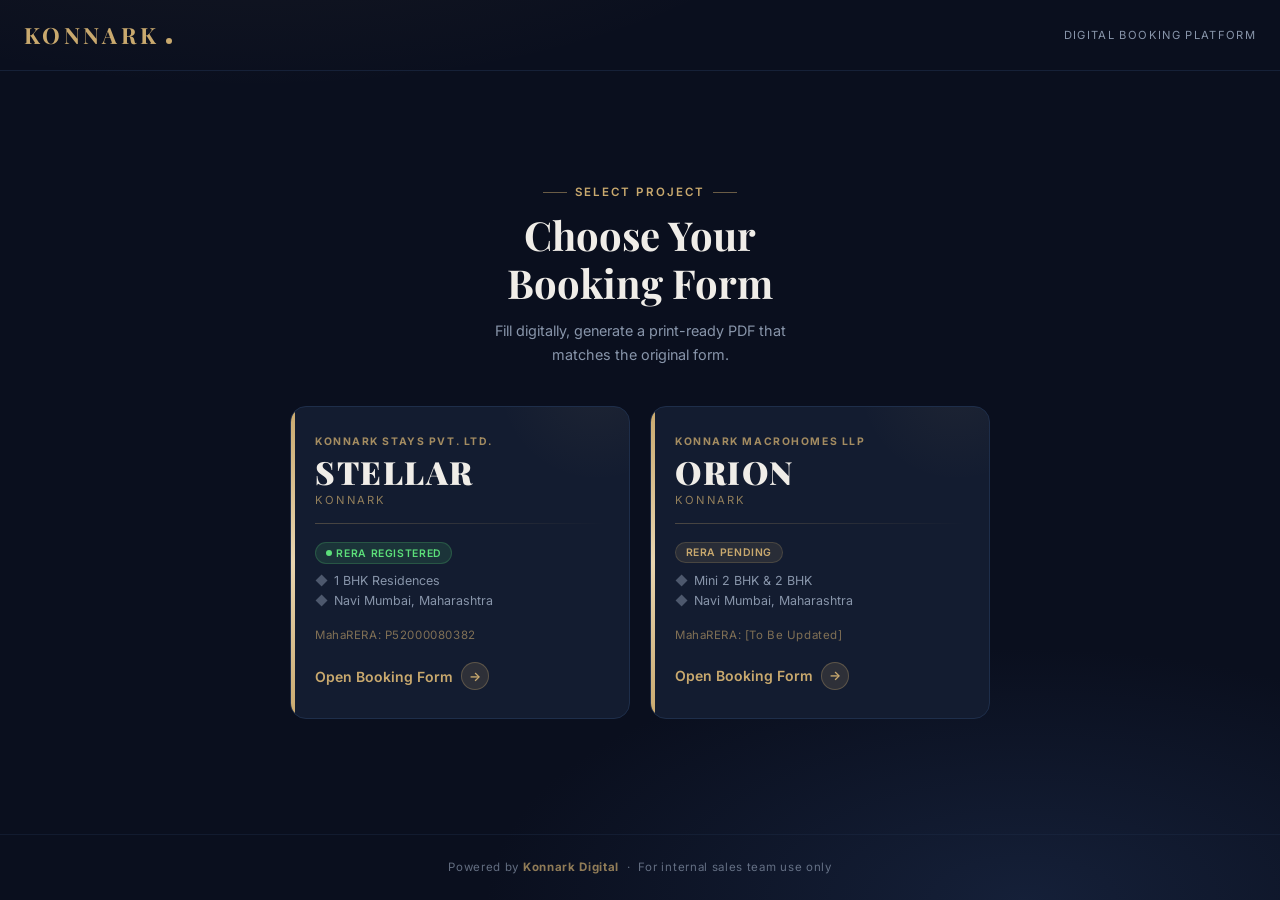
==== index.html @ f135a467 "Complete Konnark Digital Booking Form Platform with PDF Generator and OCR" ====
<!DOCTYPE html>
<html lang="en">
<head>
  <meta charset="UTF-8">
  <meta name="viewport" content="width=device-width, initial-scale=1.0">
  <meta name="description" content="Konnark Digital Booking Platform — Digital booking forms for Konnark Stellar and Konnark Orion real estate projects.">
  <title>Konnark — Digital Booking Platform</title>
  <link href="https://fonts.googleapis.com/css2?family=Inter:wght@300;400;500;600;700&family=Playfair+Display:wght@400;600;700;900&display=swap" rel="stylesheet">
  <style>
    *, *::before, *::after { box-sizing: border-box; margin: 0; padding: 0; }

    :root {
      --gold: #C9A96E;
      --gold-light: #E8D5B0;
      --dark: #0a0f1e;
      --card: #131c30;
      --card-hover: #1a2540;
      --border: #1e2e4a;
      --text: #F0EDE8;
      --muted: #8895aa;
      --navy: #1C2B4A;
    }

    html { height: 100%; }

    body {
      min-height: 100vh;
      background: var(--dark);
      color: var(--text);
      font-family: 'Inter', sans-serif;
      display: flex;
      flex-direction: column;
      -webkit-font-smoothing: antialiased;
      background-image:
        radial-gradient(ellipse 80% 50% at 20% -20%, rgba(201,169,110,0.08) 0%, transparent 60%),
        radial-gradient(ellipse 60% 40% at 80% 100%, rgba(28,43,74,0.6) 0%, transparent 70%);
    }

    /* ── Top Nav ─────────── */
    .top-nav {
      display: flex;
      align-items: center;
      justify-content: space-between;
      padding: 1.25rem 1.5rem;
      border-bottom: 1px solid rgba(30,46,74,0.6);
    }

    .brand {
      display: flex;
      align-items: baseline;
      gap: 0.4rem;
    }

    .brand-name {
      font-family: 'Playfair Display', serif;
      font-size: 1.4rem;
      font-weight: 700;
      color: var(--gold);
      letter-spacing: 0.15em;
    }

    .brand-dot {
      width: 6px;
      height: 6px;
      background: var(--gold);
      border-radius: 50%;
      margin-bottom: 2px;
    }

    .brand-tag {
      font-size: 0.7rem;
      color: var(--muted);
      letter-spacing: 0.12em;
      text-transform: uppercase;
    }

    /* ── Main Container ──── */
    .main {
      flex: 1;
      display: flex;
      flex-direction: column;
      align-items: center;
      justify-content: center;
      padding: 2rem 1.25rem;
    }

    /* ── Hero ────────────── */
    .hero {
      text-align: center;
      margin-bottom: 2.5rem;
    }

    .hero-eyebrow {
      font-size: 0.72rem;
      text-transform: uppercase;
      letter-spacing: 0.18em;
      color: var(--gold);
      font-weight: 600;
      margin-bottom: 0.75rem;
      display: flex;
      align-items: center;
      justify-content: center;
      gap: 0.5rem;
    }

    .hero-eyebrow::before,
    .hero-eyebrow::after {
      content: '';
      display: block;
      width: 24px;
      height: 1px;
      background: var(--gold);
      opacity: 0.5;
    }

    .hero-title {
      font-family: 'Playfair Display', serif;
      font-size: clamp(1.6rem, 5vw, 2.5rem);
      font-weight: 700;
      line-height: 1.2;
      color: var(--text);
      margin-bottom: 0.75rem;
    }

    .hero-subtitle {
      color: var(--muted);
      font-size: 0.9rem;
      max-width: 320px;
      margin: 0 auto;
      line-height: 1.6;
    }

    /* ── Project Cards ───── */
    .projects-grid {
      display: flex;
      flex-direction: column;
      gap: 1.25rem;
      width: 100%;
      max-width: 520px;
    }

    @media (min-width: 640px) {
      .projects-grid {
        flex-direction: row;
        max-width: 700px;
      }
    }

    .project-card {
      flex: 1;
      background: var(--card);
      border: 1px solid var(--border);
      border-radius: 16px;
      padding: 1.75rem 1.5rem;
      text-decoration: none;
      color: var(--text);
      position: relative;
      overflow: hidden;
      transition: transform 0.3s cubic-bezier(0.4, 0, 0.2, 1),
                  box-shadow 0.3s ease,
                  border-color 0.3s ease,
                  background 0.3s ease;
      display: block;
    }

    .project-card::before {
      content: '';
      position: absolute;
      left: 0;
      top: 0;
      bottom: 0;
      width: 4px;
      background: linear-gradient(180deg, var(--gold), var(--gold-light), var(--gold));
      border-radius: 4px 0 0 4px;
    }

    .project-card::after {
      content: '';
      position: absolute;
      top: -40%;
      right: -20%;
      width: 200px;
      height: 200px;
      background: radial-gradient(circle, rgba(201,169,110,0.06) 0%, transparent 70%);
      pointer-events: none;
    }

    .project-card:hover {
      transform: translateY(-4px);
      box-shadow: 0 12px 40px rgba(0,0,0,0.4), 0 0 0 1px rgba(201,169,110,0.2);
      background: var(--card-hover);
      border-color: rgba(201,169,110,0.3);
    }

    .project-card:active {
      transform: translateY(-2px);
    }

    .card-tag {
      font-size: 0.65rem;
      text-transform: uppercase;
      letter-spacing: 0.15em;
      color: var(--gold);
      font-weight: 700;
      margin-bottom: 0.5rem;
      opacity: 0.8;
    }

    .card-project-name {
      font-family: 'Playfair Display', serif;
      font-size: 2rem;
      font-weight: 900;
      color: var(--text);
      letter-spacing: 0.05em;
      line-height: 1;
      margin-bottom: 0.35rem;
    }

    .card-brand {
      font-size: 0.7rem;
      text-transform: uppercase;
      letter-spacing: 0.2em;
      color: var(--gold);
      margin-bottom: 1rem;
      opacity: 0.7;
    }

    .card-divider {
      height: 1px;
      background: linear-gradient(90deg, rgba(201,169,110,0.3), transparent);
      margin-bottom: 1rem;
    }

    .card-meta {
      display: flex;
      flex-direction: column;
      gap: 0.3rem;
      margin-bottom: 1.25rem;
    }

    .card-meta-item {
      font-size: 0.78rem;
      color: var(--muted);
      display: flex;
      align-items: center;
      gap: 0.4rem;
    }

    .card-meta-item span {
      opacity: 0.5;
    }

    .card-rera {
      font-size: 0.72rem;
      color: rgba(201,169,110,0.6);
      font-family: 'Inter', monospace;
      letter-spacing: 0.05em;
      margin-bottom: 1.25rem;
    }

    .card-cta {
      display: flex;
      align-items: center;
      gap: 0.5rem;
      font-size: 0.875rem;
      font-weight: 600;
      color: var(--gold);
      transition: gap 0.2s ease;
    }

    .project-card:hover .card-cta {
      gap: 0.75rem;
    }

    .card-cta-arrow {
      width: 28px;
      height: 28px;
      border-radius: 50%;
      background: rgba(201,169,110,0.15);
      border: 1px solid rgba(201,169,110,0.3);
      display: flex;
      align-items: center;
      justify-content: center;
      font-size: 0.8rem;
      transition: background 0.2s, transform 0.2s;
    }

    .project-card:hover .card-cta-arrow {
      background: rgba(201,169,110,0.25);
      transform: translateX(2px);
    }

    /* ── Badge ───────────── */
    .status-badge {
      display: inline-flex;
      align-items: center;
      gap: 0.3rem;
      font-size: 0.65rem;
      padding: 0.2rem 0.6rem;
      border-radius: 20px;
      font-weight: 600;
      letter-spacing: 0.06em;
      text-transform: uppercase;
      margin-bottom: 0.6rem;
    }

    .status-badge.registered {
      background: rgba(92,224,122,0.12);
      color: #5ce07a;
      border: 1px solid rgba(92,224,122,0.2);
    }

    .status-badge.pending {
      background: rgba(201,169,110,0.12);
      color: var(--gold);
      border: 1px solid rgba(201,169,110,0.2);
    }

    /* ── Footer ──────────── */
    .footer {
      padding: 1.5rem;
      text-align: center;
      border-top: 1px solid rgba(30,46,74,0.4);
    }

    .footer-text {
      font-size: 0.72rem;
      color: var(--muted);
      opacity: 0.7;
      letter-spacing: 0.06em;
      line-height: 1.5;
    }

    .footer-text strong {
      color: var(--gold);
      opacity: 1;
    }

    @media (max-width: 480px) {
      .footer-sep { display: none; }
      .footer-text span { display: block; margin-top: 0.2rem; }
    }

    /* ── Entrance Animations ─ */
    .hero { animation: fadeUp 0.6s ease 0.1s both; }
    .project-card:nth-child(1) { animation: fadeUp 0.6s ease 0.25s both; }
    .project-card:nth-child(2) { animation: fadeUp 0.6s ease 0.35s both; }

    @keyframes fadeUp {
      from { opacity: 0; transform: translateY(20px); }
      to   { opacity: 1; transform: translateY(0); }
    }

    /* ── Pulse dot ─────── */
    .pulse-dot {
      width: 6px;
      height: 6px;
      border-radius: 50%;
      background: #5ce07a;
      display: inline-block;
      animation: pulse 2s ease infinite;
    }

    @keyframes pulse {
      0%, 100% { opacity: 1; transform: scale(1); }
      50%       { opacity: 0.5; transform: scale(0.8); }
    }
  </style>
</head>
<body>

  <!-- Top Navigation -->
  <nav class="top-nav">
    <div class="brand">
      <span class="brand-name">KONNARK</span>
      <span class="brand-dot"></span>
    </div>
    <div class="brand-tag">Digital Booking Platform</div>
  </nav>

  <!-- Main Content -->
  <main class="main">

    <!-- Hero -->
    <div class="hero">
      <div class="hero-eyebrow">Select Project</div>
      <h1 class="hero-title">Choose Your<br>Booking Form</h1>
      <p class="hero-subtitle">Fill digitally, generate a print-ready PDF that matches the original form.</p>
    </div>

    <!-- Project Cards -->
    <div class="projects-grid">

      <!-- Konnark Stellar -->
      <a href="stellar/index.html" class="project-card" id="card-stellar">
        <div class="card-tag">Konnark Stays Pvt. Ltd.</div>
        <div class="card-project-name">STELLAR</div>
        <div class="card-brand">KONNARK</div>
        <div class="card-divider"></div>
        <div class="status-badge registered">
          <span class="pulse-dot"></span>
          RERA Registered
        </div>
        <div class="card-meta">
          <div class="card-meta-item"><span>◆</span> 1 BHK Residences</div>
          <div class="card-meta-item"><span>◆</span> Navi Mumbai, Maharashtra</div>
        </div>
        <div class="card-rera">MahaRERA: P52000080382</div>
        <div class="card-cta">
          Open Booking Form
          <div class="card-cta-arrow">→</div>
        </div>
      </a>

      <!-- Konnark Orion -->
      <a href="orion/index.html" class="project-card" id="card-orion">
        <div class="card-tag">Konnark Macrohomes LLP</div>
        <div class="card-project-name">ORION</div>
        <div class="card-brand">KONNARK</div>
        <div class="card-divider"></div>
        <div class="status-badge pending">
          RERA Pending
        </div>
        <div class="card-meta">
          <div class="card-meta-item"><span>◆</span> Mini 2 BHK &amp; 2 BHK</div>
          <div class="card-meta-item"><span>◆</span> Navi Mumbai, Maharashtra</div>
        </div>
        <div class="card-rera">MahaRERA: [To Be Updated]</div>
        <div class="card-cta">
          Open Booking Form
          <div class="card-cta-arrow">→</div>
        </div>
      </a>

    </div>
  </main>

  <footer class="footer">
    <p class="footer-text"><span>Powered by <strong>Konnark Digital</strong></span> <span class="footer-sep">&nbsp;·&nbsp;</span> <span>For internal sales team use only</span></p>
  </footer>

</body>
</html>
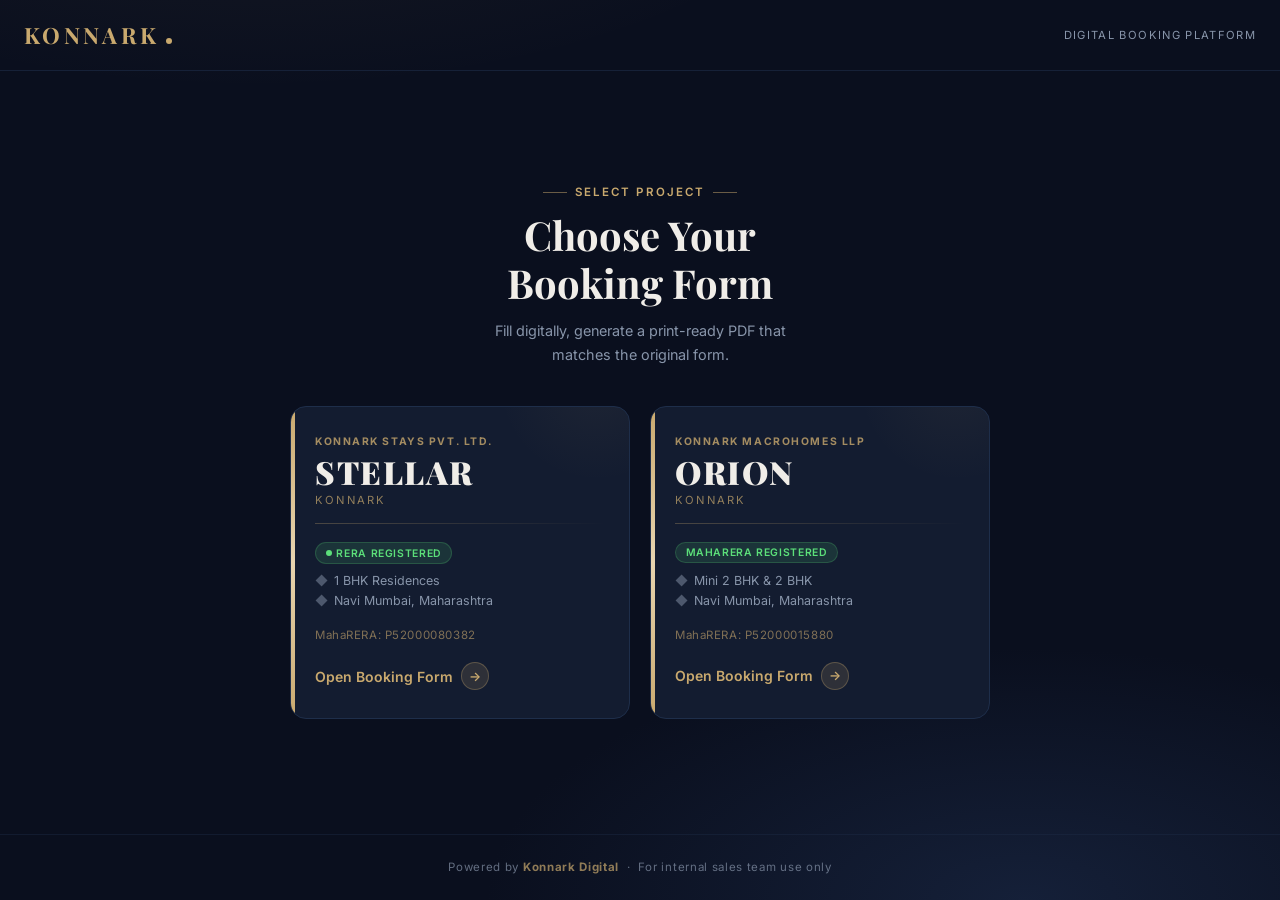
==== commit 8327f19a: "Add Orion RERA and bank details, Cost Sheet page, Deal Sheet page, and Step 8 inputs" ====
--- a/index.html
+++ b/index.html
@@ -418,14 +418,14 @@
         <div class="card-project-name">ORION</div>
         <div class="card-brand">KONNARK</div>
         <div class="card-divider"></div>
-        <div class="status-badge pending">
-          RERA Pending
+        <div class="status-badge registered">
+          MahaRERA Registered
         </div>
         <div class="card-meta">
           <div class="card-meta-item"><span>◆</span> Mini 2 BHK &amp; 2 BHK</div>
           <div class="card-meta-item"><span>◆</span> Navi Mumbai, Maharashtra</div>
         </div>
-        <div class="card-rera">MahaRERA: [To Be Updated]</div>
+        <div class="card-rera">MahaRERA: P52000015880</div>
         <div class="card-cta">
           Open Booking Form
           <div class="card-cta-arrow">→</div>
